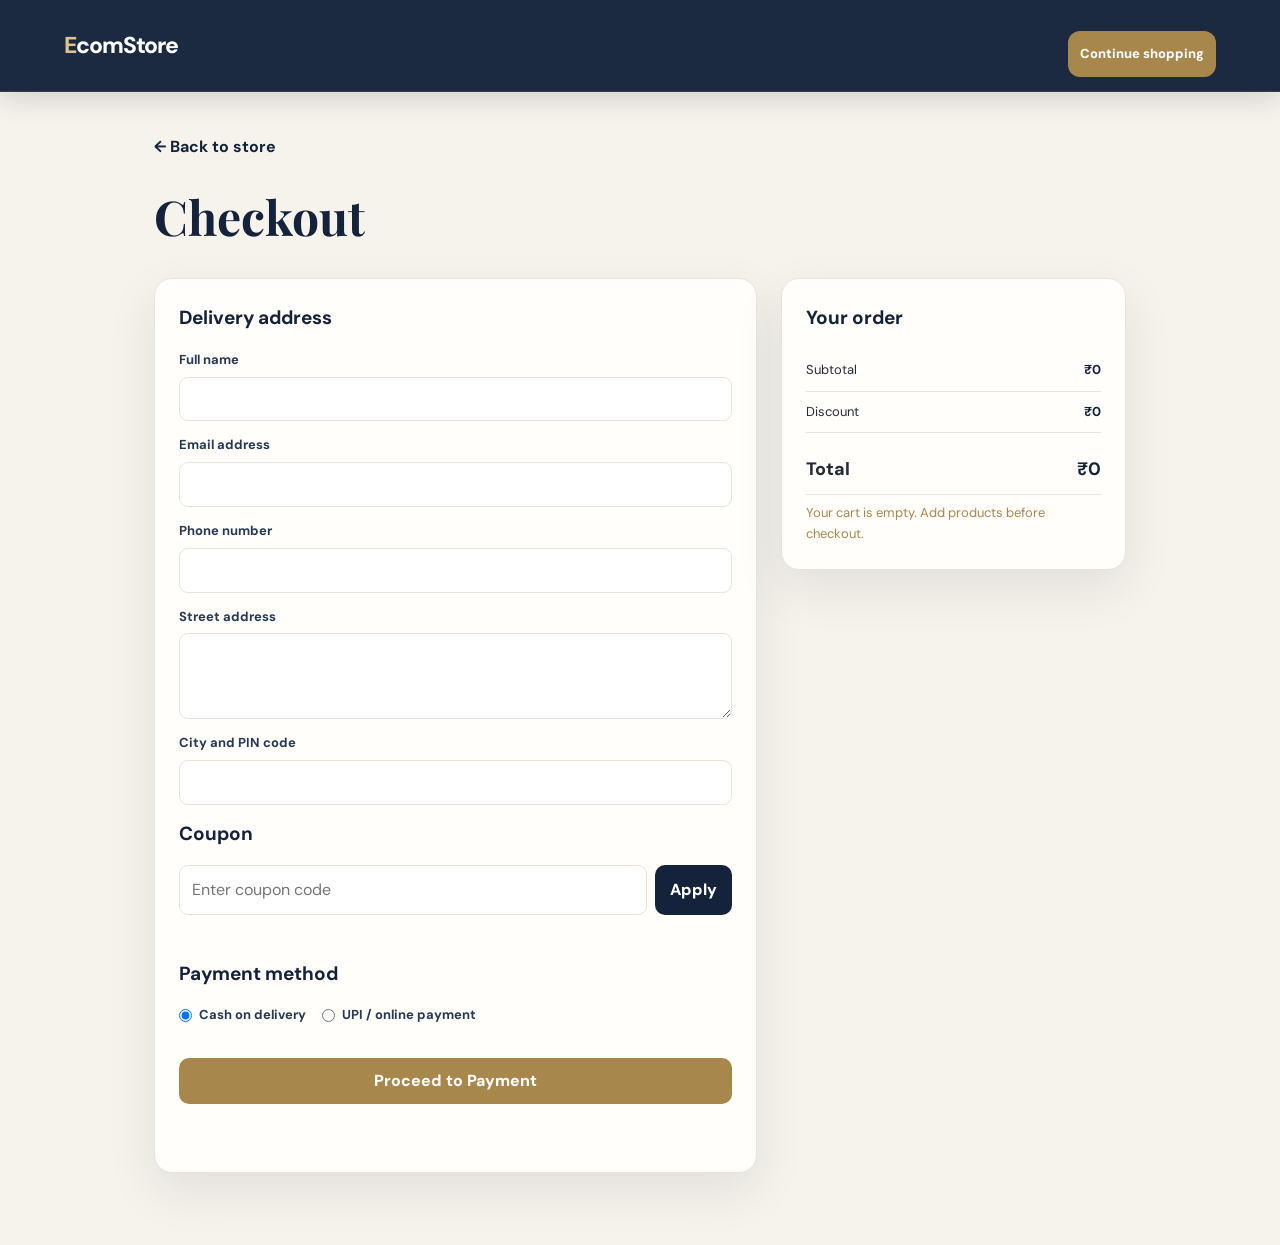
==== checkout.html @ 1e2a514b "e com" ====
<!DOCTYPE html>
<html lang="en">
<head>
    <meta charset="UTF-8">
    <meta name="viewport" content="width=device-width, initial-scale=1.0">
    <title>Checkout - EcomStore</title>
    <link rel="stylesheet" href="style.css">
</head>
<body>
    <header>
        <a href="index.html" class="logo">EcomStore</a>
        <a class="checkout-button" href="index.html">Continue shopping</a>
    </header>
    <main class="checkout-page">
        <a class="back-link" href="index.html">← Back to store</a>
        <h1>Checkout</h1>
        <div class="checkout-layout">
            <section class="checkout-card">
                <form id="checkoutForm" class="checkout-form">
                    <div>
                        <h2>Delivery address</h2>
                        <label>Full name<input name="name" autocomplete="name" required></label>
                    </div>
                    <label>Email address<input type="email" name="email" autocomplete="email" required></label>
                    <label>Phone number<input type="tel" name="phone" autocomplete="tel" required></label>
                    <label>Street address<textarea name="address" autocomplete="street-address" required></textarea></label>
                    <label>City and PIN code<input name="cityPin" autocomplete="postal-code" required></label>
                    <div>
                        <h2>Coupon</h2>
                        <div class="coupon-row">
                            <input id="couponInput" placeholder="Enter coupon code" aria-label="Coupon code">
                            <button id="applyCoupon" type="button">Apply</button>
                        </div>
                        <p id="couponMessage" class="checkout-message" aria-live="polite"></p>
                    </div>
                    <div>
                        <h2>Payment method</h2>
                        <div class="payment-options">
                            <label><input type="radio" name="payment" value="Cash on delivery" checked> Cash on delivery</label>
                            <label><input type="radio" name="payment" value="UPI / online payment"> UPI / online payment</label>
                        </div>
                    </div>
                    <button class="place-order-button" type="submit">Proceed to Payment</button>
                    <p id="orderMessage" class="checkout-message" aria-live="polite"></p>
                </form>
            </section>
            <aside class="checkout-card">
                <h2>Your order</h2>
                <div id="checkoutItems"></div>
                <div class="checkout-summary-row"><span>Subtotal</span><strong id="subtotal"></strong></div>
                <div class="checkout-summary-row"><span>Discount</span><strong id="discount"></strong></div>
                <div class="checkout-summary-row checkout-grand-total"><span>Total</span><strong id="total"></strong></div>
                <p id="emptyCheckout" class="checkout-message"></p>
            </aside>
        </div>
    </main>
    <script src="checkout.js"></script>
</body>
</html>
---- style.css ----
@import url('https://fonts.googleapis.com/css2?family=DM+Sans:wght@400;500;600;700;800&family=Playfair+Display:wght@600;700&display=swap');

:root {
    color-scheme: light;
    --ink: #14233b;
    --ink-soft: #263955;
    --accent: #c6a56a;
    --accent-dark: #a8874c;
    --cream: #f6f3ec;
    --paper: #fffefa;
    --white: #ffffff;
    --text: #252b34;
    --muted: #78808c;
    --line: #e7e3da;
    --shadow: 0 18px 50px rgba(20, 35, 59, 0.09);
    --shadow-hover: 0 24px 55px rgba(20, 35, 59, 0.15);
}

* {
    box-sizing: border-box;
    margin: 0;
    padding: 0;
}

html {
    width: 100%;
    overflow-x: hidden;
    scroll-behavior: smooth;
}

body {
    min-width: 320px;
    overflow-x: hidden;
    background: var(--cream);
    color: var(--text);
    font-family: 'DM Sans', 'Segoe UI', sans-serif;
    line-height: 1.6;
    -webkit-font-smoothing: antialiased;
}

button,
input,
select {
    font: inherit;
}

button {
    cursor: pointer;
}

button:focus-visible,
input:focus-visible,
select:focus-visible,
a:focus-visible {
    outline: 3px solid rgba(198, 165, 106, 0.5);
    outline-offset: 3px;
}

img {
    display: block;
    max-width: 100%;
}

/* Site header */

header {
    position: sticky;
    z-index: 100;
    top: 0;
    display: flex;
    min-height: 82px;
    align-items: center;
    justify-content: space-between;
    gap: clamp(16px, 3vw, 44px);
    padding: 14px max(5%, calc((100% - 1440px) / 2));
    border-bottom: 1px solid rgba(255, 255, 255, 0.1);
    background: rgba(20, 35, 59, 0.97);
    box-shadow: 0 8px 24px rgba(15, 27, 46, 0.14);
    backdrop-filter: blur(16px);
}

.logo {
    position: relative;
    flex: 0 0 auto;
    color: var(--white);
    font-size: 23px;
    font-weight: 800;
    letter-spacing: -1.1px;
    text-decoration: none;
    white-space: nowrap;
}

.logo::first-letter {
    color: #ddc38d;
}

.search-box {
    display: flex;
    width: min(510px, 52%);
    min-width: 0;
    align-items: center;
    padding: 5px;
    border: 1px solid rgba(255, 255, 255, 0.13);
    border-radius: 999px;
    background: rgba(255, 255, 255, 0.1);
    transition: border-color 180ms ease, background 180ms ease, box-shadow 180ms ease;
}

.search-box:focus-within {
    border-color: rgba(221, 195, 141, 0.85);
    background: rgba(255, 255, 255, 0.15);
    box-shadow: 0 0 0 4px rgba(198, 165, 106, 0.18);
}

.search-box input {
    width: 100%;
    min-width: 0;
    padding: 10px 16px;
    border: 0;
    outline: 0;
    background: transparent;
    color: var(--white);
    font-size: 13px;
}

.search-box input::placeholder {
    color: rgba(255, 255, 255, 0.66);
}

#searchbtn,
#searchBtn {
    flex: 0 0 auto;
    padding: 10px 19px;
    border: 0;
    border-radius: 999px;
    background: var(--accent);
    color: var(--white);
    font-size: 12px;
    font-weight: 800;
    transition: background 180ms ease, transform 180ms ease;
}

#searchbtn:hover,
#searchBtn:hover {
    transform: translateY(-1px);
    background: var(--accent-dark);
}

.cart-button {
    display: inline-flex;
    flex: 0 0 auto;
    align-items: center;
    justify-content: center;
    gap: 10px;
    min-height: 44px;
    padding: 9px 15px;
    border: 1px solid rgba(255, 255, 255, 0.2);
    border-radius: 999px;
    background: rgba(255, 255, 255, 0.1);
    color: var(--white);
    font-size: 15px;
    font-weight: 700;
    transition: border-color 180ms ease, background 180ms ease, transform 180ms ease;
}

.cart-button:hover {
    transform: translateY(-2px);
    border-color: var(--accent);
    background: rgba(198, 165, 106, 0.2);
}

#cartCount,
#cartcount {
    display: inline-flex;
    min-width: 23px;
    height: 23px;
    align-items: center;
    justify-content: center;
    padding: 0 6px;
    border-radius: 50%;
    background: #ddc38d;
    color: var(--ink);
    font-size: 11px;
    font-weight: 800;
}

/* Main content and hero */

.container {
    width: min(1440px, 100%);
    margin: 0 auto;
    padding: 38px 5% 82px;
}

.hero {
    position: relative;
    isolation: isolate;
    display: flex;
    min-height: 370px;
    overflow: hidden;
    flex-direction: column;
    align-items: flex-start;
    justify-content: center;
    padding: clamp(36px, 6vw, 76px);
    border: 1px solid rgba(255, 255, 255, 0.08);
    border-radius: 28px;
    background:
        radial-gradient(ellipse at 78% 22%, rgba(198, 165, 106, 0.2), transparent 34%),
        linear-gradient(118deg, #111c32 0%, #1a2b48 58%, #2c3d59 100%);
    box-shadow: 0 24px 60px rgba(20, 35, 59, 0.2);
    color: var(--white);
    animation: rise-in 650ms ease both;
}

.hero::before {
    position: absolute;
    z-index: -1;
    top: 50%;
    right: 11%;
    width: clamp(170px, 24vw, 310px);
    aspect-ratio: 1;
    border: 1px solid rgba(255, 255, 255, 0.22);
    border-radius: 48% 52% 64% 36% / 46% 40% 60% 54%;
    box-shadow: 0 0 0 28px rgba(255, 255, 255, 0.035), 0 0 0 58px rgba(255, 255, 255, 0.025);
    content: '';
    transform: translateY(-50%) rotate(-18deg);
}

.hero::after {
    position: absolute;
    z-index: -1;
    top: 50%;
    right: 6%;
    color: rgba(255, 255, 255, 0.075);
    content: 'ECOM';
    font-size: clamp(56px, 10vw, 128px);
    font-weight: 800;
    letter-spacing: -0.09em;
    line-height: 1;
    transform: translateY(-50%) rotate(-9deg);
}

.eyebrow {
    margin-bottom: 20px;
    padding: 7px 13px;
    border: 1px solid rgba(221, 195, 141, 0.45);
    border-radius: 999px;
    background: rgba(255, 255, 255, 0.07);
    color: #e4cf9f;
    font-size: 10px;
    font-weight: 800;
    letter-spacing: 1.7px;
    text-transform: uppercase;
}

.hero h1 {
    max-width: 680px;
    margin-bottom: 15px;
    font-family: 'Playfair Display', Georgia, serif;
    font-size: clamp(40px, 5.5vw, 68px);
    font-weight: 700;
    letter-spacing: -2px;
    line-height: 1.08;
    overflow-wrap: anywhere;
}

.hero h1 span {
    color: #dfc184;
}

.hero > p:last-child {
    max-width: 430px;
    color: rgba(255, 255, 255, 0.75);
    font-size: 15px;
    line-height: 1.8;
}

/* Product section */

.product-section {
    margin-top: 62px;
}

.section-heading {
    display: flex;
    align-items: flex-end;
    justify-content: space-between;
    gap: 22px;
    margin-bottom: 25px;
}

.section-heading h2 {
    color: var(--ink);
    font-family: 'Playfair Display', Georgia, serif;
    font-size: clamp(28px, 3.5vw, 40px);
    font-weight: 700;
    letter-spacing: -0.8px;
    line-height: 1.2;
}

.section-heading p {
    margin-top: 7px;
    color: var(--muted);
    font-size: 13px;
}

#sort-select,
#sortSelect {
    max-width: 100%;
    padding: 11px 40px 11px 15px;
    border: 1px solid var(--line);
    border-radius: 12px;
    outline: 0;
    background: var(--paper);
    color: var(--ink);
    font-size: 12px;
    font-weight: 700;
    cursor: pointer;
}

#sort-select:focus,
#sortSelect:focus {
    border-color: var(--accent);
}

/* Category filters */

.categories,
#category-Filters {
    display: flex;
    max-width: 100%;
    align-items: center;
    gap: 9px;
    margin-bottom: 27px;
    padding: 3px 2px 10px;
    overflow-x: auto;
    scrollbar-color: #c9bea7 transparent;
    scrollbar-width: thin;
}

.category-button {
    flex: 0 0 auto;
    padding: 10px 17px;
    border: 1px solid var(--line);
    border-radius: 999px;
    background: var(--paper);
    color: #586477;
    font-size: 12px;
    font-weight: 700;
    transition: border-color 180ms ease, background 180ms ease, color 180ms ease, transform 180ms ease;
}

.category-button:hover {
    transform: translateY(-1px);
    border-color: var(--accent);
    color: var(--accent-dark);
}

.category-button.active {
    border-color: var(--ink);
    background: var(--ink);
    box-shadow: 0 6px 16px rgba(20, 35, 59, 0.16);
    color: var(--white);
}

/* Product cards */

.product-grid,
#productGrid {
    display: grid;
    grid-template-columns: repeat(4, minmax(0, 1fr));
    align-items: stretch;
    gap: 20px;
}

.product-card {
    display: flex;
    min-width: 0;
    overflow: hidden;
    flex-direction: column;
    padding: 12px;
    border: 1px solid rgba(34, 47, 67, 0.08);
    border-radius: 19px;
    background: var(--paper);
    box-shadow: 0 5px 18px rgba(31, 43, 60, 0.04);
    animation: rise-in 450ms ease both;
    transition: border-color 220ms ease, box-shadow 220ms ease, transform 220ms ease;
}

.product-card:hover {
    transform: translateY(-6px);
    border-color: rgba(198, 165, 106, 0.38);
    box-shadow: var(--shadow-hover);
}

.product-image {
    position: relative;
    overflow: hidden;
    border-radius: 13px;
    background: #f0eee8;
}

.product-card img {
    width: 100%;
    height: 225px;
    padding: 16px;
    object-fit: contain;
    transition: transform 350ms cubic-bezier(0.2, 0.7, 0.2, 1);
}

.product-card:hover img {
    transform: scale(1.055);
}

.product-rating {
    position: absolute;
    top: 11px;
    right: 11px;
    display: inline-flex;
    min-width: 47px;
    align-items: center;
    justify-content: center;
    gap: 4px;
    padding: 5px 8px;
    border: 1px solid rgba(32, 43, 55, 0.07);
    border-radius: 999px;
    background: rgba(255, 254, 250, 0.94);
    color: #35445c;
    font-size: 11px;
    font-weight: 800;
    box-shadow: 0 4px 12px rgba(31, 43, 60, 0.08);
}

.product-rating::before {
    color: #c6a056;
    content: '★';
    font-size: 11px;
}

.product-card > div:last-child {
    display: flex;
    flex: 1;
    flex-direction: column;
    padding: 15px 4px 3px;
}

.products-category {
    color: var(--accent-dark);
    font-size: 10px;
    font-weight: 800;
    letter-spacing: 1px;
    text-transform: uppercase;
}

.product-name {
    min-height: 48px;
    margin-top: 4px;
    color: var(--ink);
    font-size: 15px;
    font-weight: 700;
    line-height: 1.5;
    overflow-wrap: anywhere;
}

.product-bottom {
    display: grid;
    grid-template-columns: 1fr 1fr;
    gap: 8px;
    margin-top: auto;
    padding-top: 16px;
}

.product-price {
    grid-column: 1 / -1;
    padding-bottom: 4px;
    color: var(--ink);
    font-size: 20px;
    font-weight: 800;
    letter-spacing: -0.6px;
}

.product-bottom button {
    min-height: 40px;
    padding: 9px 8px;
    border: 1px solid var(--ink);
    border-radius: 10px;
    font-size: 11px;
    font-weight: 800;
    line-height: 1.25;
    transition: border-color 180ms ease, background 180ms ease, color 180ms ease, transform 180ms ease;
}

.veiw-details-btn {
    background: transparent;
    color: var(--ink);
}

.veiw-details-btn:hover {
    transform: translateY(-1px);
    background: #f0eee8;
}

.add-to-cart-btn {
    background: var(--ink);
    color: var(--white);
}

.add-to-cart-btn:hover {
    transform: translateY(-1px);
    border-color: var(--accent-dark);
    background: var(--accent-dark);
}

/* Empty search and product state */

.empty-message {
    display: flex;
    min-height: 250px;
    grid-column: 1 / -1;
    flex-direction: column;
    align-items: center;
    justify-content: center;
    padding: 40px 20px;
    border: 1px dashed #d5cebf;
    border-radius: 20px;
    background: var(--paper);
    text-align: center;
}

.empty-message h3 {
    margin-bottom: 8px;
    color: var(--ink);
    font-family: 'Playfair Display', Georgia, serif;
    font-size: 25px;
}

.empty-message p {
    color: var(--muted);
    font-size: 13px;
}

/* Footer */

.footer {
    padding: 28px 20px;
    border-top: 1px solid rgba(255, 255, 255, 0.1);
    background: var(--ink);
    text-align: center;
}

.footer p {
    color: rgba(255, 255, 255, 0.7);
    font-size: 12px;
    letter-spacing: 0.2px;
}

/* Shared modals */

.modal {
    position: fixed;
    z-index: 1000;
    inset: 0;
    display: flex;
    align-items: center;
    justify-content: center;
    padding: 22px;
    overflow-y: auto;
    background: rgba(10, 19, 34, 0.68);
    backdrop-filter: blur(7px);
    animation: veil-in 180ms ease both;
}

.modal.hidden {
    display: none;
}

.modal-content {
    position: relative;
    width: min(650px, 100%);
    max-height: min(88vh, 850px);
    overflow: auto;
    padding: 30px;
    border: 1px solid rgba(255, 255, 255, 0.8);
    border-radius: 23px;
    background: var(--paper);
    color: var(--text);
    box-shadow: 0 28px 90px rgba(10, 19, 34, 0.3);
    animation: modal-in 220ms ease both;
}

.modal-content h2 {
    margin: 5px 48px 22px 0;
    color: var(--ink);
    font-family: 'Playfair Display', Georgia, serif;
    font-size: 30px;
    line-height: 1.2;
}

.close-modal {
    position: sticky;
    z-index: 2;
    top: 0;
    float: right;
    display: inline-flex;
    width: 38px;
    height: 38px;
    align-items: center;
    justify-content: center;
    border: 1px solid var(--line);
    border-radius: 50%;
    background: var(--cream);
    color: var(--ink);
    font-size: 24px;
    line-height: 1;
    transition: background 180ms ease, color 180ms ease, transform 180ms ease;
}

.close-modal:hover {
    transform: rotate(90deg);
    border-color: var(--ink);
    background: var(--ink);
    color: var(--white);
}

/* Cart modal */

#cartModal .modal-content {
    width: min(560px, 100%);
}

#cartItems {
    display: grid;
    gap: 10px;
    min-height: 55px;
    color: var(--muted);
    font-size: 14px;
}

.cart-item {
    display: flex;
    align-items: center;
    justify-content: space-between;
    gap: 18px;
    padding: 15px 16px;
    border: 1px solid var(--line);
    border-radius: 13px;
    background: #fbf9f5;
}

.cart-item p:first-child {
    color: var(--ink);
    font-size: 13px;
    font-weight: 700;
}

.cart-item p:last-child {
    flex: 0 0 auto;
    color: var(--accent-dark);
    font-size: 12px;
    font-weight: 800;
}

#cartTotal {
    margin-top: 20px;
    padding-top: 16px;
    border-top: 1px solid var(--line);
    color: var(--ink);
    font-size: 18px;
    font-weight: 800;
}

#clearCart,
#clearcart {
    width: 100%;
    min-height: 46px;
    margin-top: 17px;
    padding: 11px 16px;
    border: 0;
    border-radius: 12px;
    background: var(--ink);
    color: var(--white);
    font-size: 13px;
    font-weight: 800;
    transition: background 180ms ease, transform 180ms ease;
}

.cart-actions { display: grid; grid-template-columns: 1fr 1fr; gap: 10px; }
.cart-actions #clearCart { margin-top: 17px; }
.checkout-button { display: flex; min-height: 46px; margin-top: 17px; padding: 11px 12px; align-items: center; justify-content: center; border-radius: 12px; background: var(--accent-dark); color: white; font-size: 13px; font-weight: 800; text-align: center; text-decoration: none; }
.checkout-button:hover { background: var(--ink); }
.cart-item-controls { display: flex; align-items: center; gap: 8px; }
.cart-item-controls button { min-width: 30px; min-height: 30px; border: 1px solid var(--line); border-radius: 8px; background: white; color: var(--ink); font-weight: 700; }
.cart-toast { position: fixed; z-index: 2000; right: 24px; bottom: 24px; max-width: min(420px, calc(100% - 32px)); padding: 14px 20px; border-radius: 12px; background: var(--ink); color: white; box-shadow: var(--shadow-hover); opacity: 0; pointer-events: none; transform: translateY(12px); transition: opacity 180ms ease, transform 180ms ease; }
.cart-toast.visible { opacity: 1; transform: translateY(0); }

/* Checkout page */
.checkout-page { width: min(1100px, 100%); margin: 0 auto; padding: 42px 5% 72px; }
.checkout-page h1 { margin-bottom: 24px; color: var(--ink); font-family: 'Playfair Display', Georgia, serif; font-size: clamp(32px, 5vw, 48px); }
.checkout-layout { display: grid; grid-template-columns: minmax(0, 1.4fr) minmax(280px, .8fr); gap: 24px; align-items: start; }
.checkout-card { padding: 24px; border: 1px solid var(--line); border-radius: 18px; background: var(--paper); box-shadow: var(--shadow); }
.checkout-card h2 { margin-bottom: 16px; color: var(--ink); font-size: 19px; }
.checkout-form { display: grid; gap: 14px; }
.checkout-form label { display: grid; gap: 6px; color: var(--ink-soft); font-size: 13px; font-weight: 700; }
.checkout-form input, .checkout-form textarea, .checkout-form select { width: 100%; padding: 11px 12px; border: 1px solid var(--line); border-radius: 9px; background: white; color: var(--text); }
.checkout-form textarea { min-height: 86px; resize: vertical; }
.checkout-form .payment-options { display: flex; flex-wrap: wrap; gap: 16px; }
.checkout-form .payment-options label { display: flex; align-items: center; gap: 7px; }
.payment-options input { width: auto; }
.coupon-row { display: flex; gap: 8px; }
.coupon-row input { flex: 1; min-width: 0; }
.coupon-row button, .place-order-button { min-height: 44px; padding: 10px 15px; border: 0; border-radius: 10px; background: var(--ink); color: white; font-weight: 800; }
.place-order-button { width: 100%; margin-top: 18px; background: var(--accent-dark); }
.checkout-message { min-height: 22px; margin-top: 8px; color: var(--accent-dark); font-size: 13px; }
.checkout-summary-row { display: flex; justify-content: space-between; gap: 12px; padding: 10px 0; border-bottom: 1px solid var(--line); font-size: 13px; }
.checkout-summary-row strong { color: var(--ink); text-align: right; }
.checkout-grand-total { margin-top: 12px; font-size: 18px; font-weight: 800; }
.back-link { display: inline-block; margin-bottom: 18px; color: var(--ink); font-weight: 700; text-decoration: none; }
@media (max-width: 760px) { .checkout-layout { grid-template-columns: 1fr; } .checkout-page { padding: 26px 14px 52px; } }

#clearCart:hover,
#clearcart:hover {
    transform: translateY(-1px);
    background: var(--accent-dark);
}

/* Product detail modal */

#productDetails {
    overflow-wrap: anywhere;
}

#productDetails .modal-product-image {
    width: 100%;
    max-height: 310px;
    margin: 0 auto 20px;
    padding: 20px;
    border-radius: 16px;
    background: #f0eee8;
    object-fit: contain;
}

#productDetails .modal-product-name {
    margin: 0 0 10px;
    color: var(--ink);
    font-family: 'Playfair Display', Georgia, serif;
    font-size: 28px;
    line-height: 1.2;
}

#productDetails > p {
    margin-top: 8px;
    color: var(--muted);
    font-size: 13px;
}

#productDetails .Modal-product-description {
    margin-top: 16px;
    padding: 15px;
    border-radius: 12px;
    background: #f5f2ec;
    color: #586477;
}

#productDetails .modal-product-price {
    margin-top: 18px;
    color: var(--accent-dark);
    font-size: 23px;
    font-weight: 800;
}

/* Motion */

@keyframes rise-in {
    from {
        opacity: 0;
        transform: translateY(12px);
    }

    to {
        opacity: 1;
        transform: translateY(0);
    }
}

@keyframes veil-in {
    from { opacity: 0; }
    to { opacity: 1; }
}

@keyframes modal-in {
    from {
        opacity: 0;
        transform: translateY(12px) scale(0.985);
    }

    to {
        opacity: 1;
        transform: translateY(0) scale(1);
    }
}

/* Responsive layout */

@media (max-width: 1050px) {
    header {
        padding-right: 4%;
        padding-left: 4%;
    }

    .container {
        padding-right: 4%;
        padding-left: 4%;
    }

    .product-grid,
    #productGrid {
        grid-template-columns: repeat(3, minmax(0, 1fr));
        gap: 16px;
    }

    .hero::before {
        right: 5%;
    }
}

@media (max-width: 700px) {
    header {
        display: grid;
        grid-template-columns: minmax(0, 1fr) auto;
        gap: 12px;
        padding: 12px 5%;
    }

    .logo {
        font-size: 21px;
    }

    .cart-button {
        min-height: 40px;
        padding: 7px 12px;
        font-size: 13px;
    }

    .search-box {
        width: 100%;
        grid-column: 1 / -1;
        grid-row: 2;
    }

    .container {
        padding: 20px 14px 52px;
    }

    .hero {
        min-height: 300px;
        padding: 34px 25px;
        border-radius: 21px;
    }

    .hero h1 {
        max-width: 510px;
        font-size: clamp(39px, 9vw, 54px);
        letter-spacing: -1.3px;
    }

    .hero::before {
        top: 80%;
        right: -75px;
        width: 180px;
    }

    .hero::after {
        top: 80%;
        right: -12px;
        font-size: 56px;
    }

    .eyebrow {
        max-width: 100%;
        margin-bottom: 17px;
        font-size: 9px;
        letter-spacing: 1px;
    }

    .hero > p:last-child {
        max-width: 90%;
        font-size: 13px;
    }

    .product-section {
        margin-top: 43px;
    }

    .section-heading {
        align-items: flex-start;
        flex-direction: column;
        gap: 14px;
        margin-bottom: 18px;
    }

    #sort-select,
    #sortSelect {
        width: 100%;
    }

    .categories,
    #category-Filters {
        gap: 7px;
        margin-bottom: 19px;
    }

    .category-button {
        padding: 9px 13px;
        font-size: 11px;
    }

    .product-grid,
    #productGrid {
        grid-template-columns: repeat(2, minmax(0, 1fr));
        gap: 11px;
    }

    .product-card {
        padding: 8px;
        border-radius: 15px;
    }

    .product-image {
        border-radius: 10px;
    }

    .product-card img {
        height: 150px;
        padding: 9px;
    }

    .product-rating {
        top: 7px;
        right: 7px;
        min-width: 41px;
        padding: 4px 6px;
        font-size: 10px;
    }

    .product-card > div:last-child {
        padding: 12px 3px 2px;
    }

    .products-category {
        font-size: 9px;
        letter-spacing: 0.7px;
    }

    .product-name {
        min-height: 42px;
        font-size: 12px;
    }

    .product-bottom {
        gap: 6px;
        padding-top: 12px;
    }

    .product-price {
        font-size: 17px;
    }

    .product-bottom button {
        min-height: 37px;
        padding: 7px 4px;
        border-radius: 8px;
        font-size: 10px;
    }

    .modal {
        align-items: flex-end;
        padding: 10px;
    }

    .modal-content {
        width: 100%;
        max-height: 90vh;
        padding: 22px 17px;
        border-radius: 22px 22px 16px 16px;
    }

    .modal-content h2 {
        font-size: 26px;
    }

    #productDetails .modal-product-image {
        max-height: 240px;
    }
}

@media (max-width: 380px) {
    .logo {
        font-size: 19px;
    }

    .cart-button {
        gap: 7px;
        padding: 7px 9px;
        font-size: 12px;
    }

    .search-box input {
        padding-right: 8px;
        padding-left: 12px;
        font-size: 12px;
    }

    #searchBtn,
    #searchbtn {
        padding: 9px 13px;
        font-size: 11px;
    }
}

@media (max-width: 350px) {
    .product-grid,
    #productGrid {
        grid-template-columns: 1fr;
    }

    .product-card img {
        height: 210px;
    }
}

@media (prefers-reduced-motion: reduce) {
    *,
    *::before,
    *::after {
        scroll-behavior: auto !important;
        animation-duration: 0.01ms !important;
        animation-iteration-count: 1 !important;
        transition-duration: 0.01ms !important;
    }
}
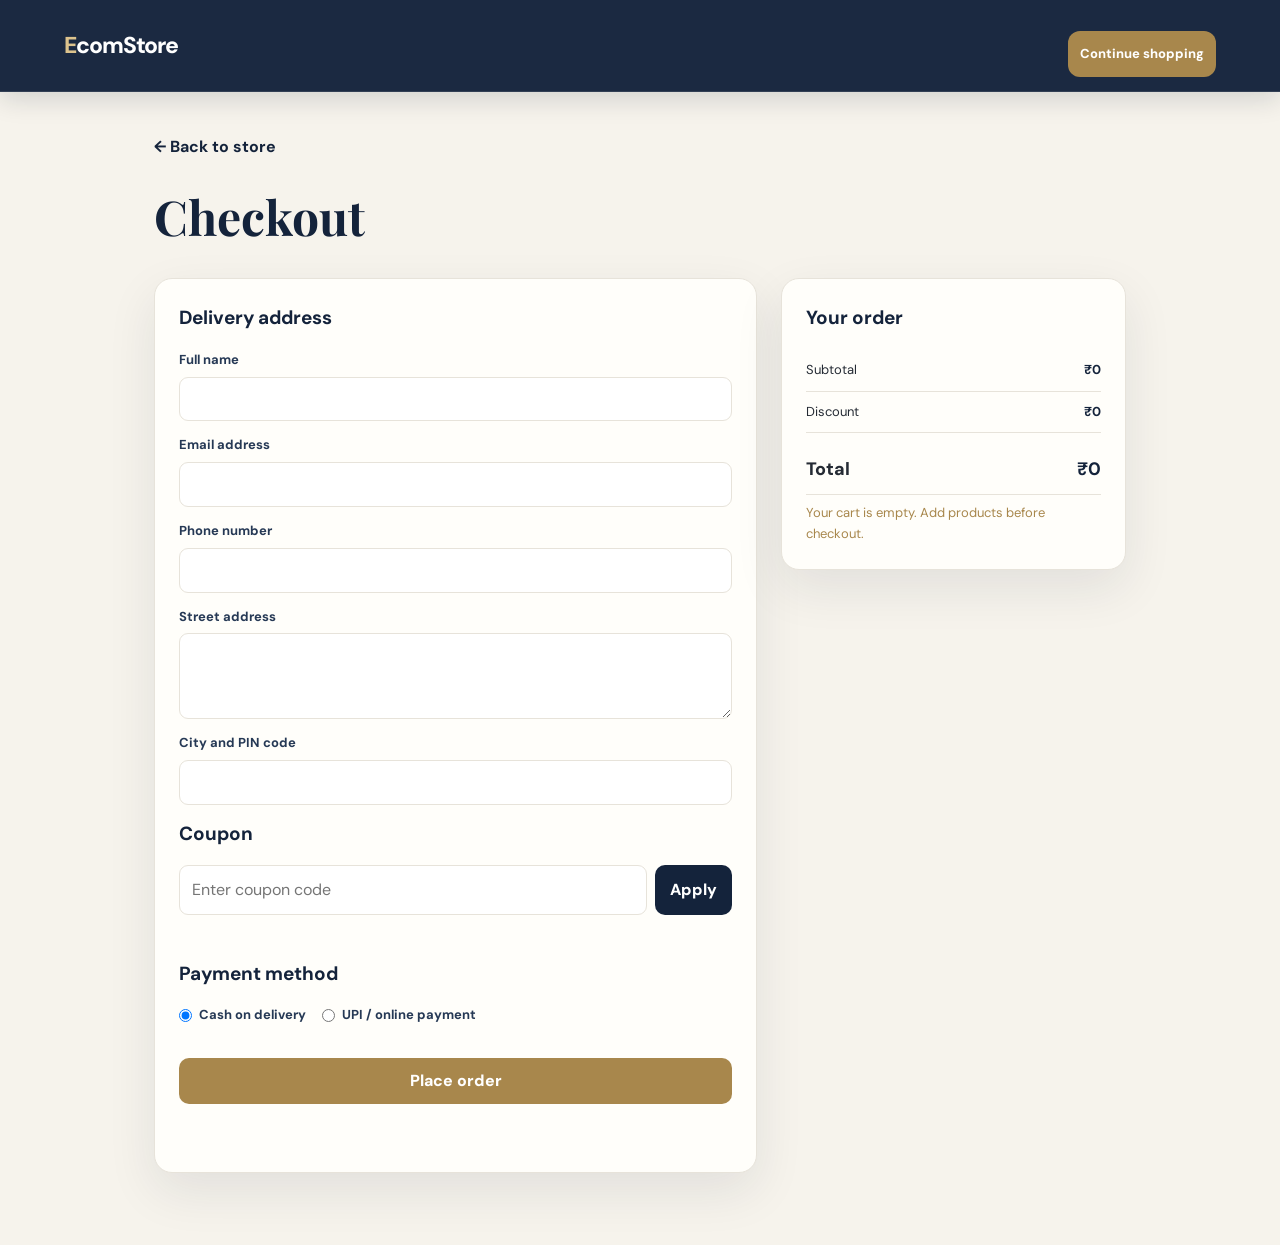
==== commit 76728194: "e com" ====
--- a/checkout.html
+++ b/checkout.html
@@ -39,8 +39,17 @@
                             <label><input type="radio" name="payment" value="Cash on delivery" checked> Cash on delivery</label>
                             <label><input type="radio" name="payment" value="UPI / online payment"> UPI / online payment</label>
                         </div>
+                        <div id="demoPaymentFields" class="demo-payment-fields" hidden>
+                            <p class="demo-payment-note">Demo payment only. Use any valid-looking details; no payment will be processed.</p>
+                            <label>Cardholder name<input name="cardName" autocomplete="cc-name" placeholder="Alex Morgan"></label>
+                            <label>Card number<input name="cardNumber" inputmode="numeric" autocomplete="cc-number" placeholder="4242 4242 4242 4242" maxlength="19" minlength="12" pattern="[0-9 ]{12,19}"></label>
+                            <div class="card-detail-row">
+                                <label>Expiry date<input name="cardExpiry" inputmode="numeric" autocomplete="cc-exp" placeholder="MM/YY" maxlength="5" pattern="(0[1-9]|1[0-2])/[0-9]{2}"></label>
+                                <label>CVV<input name="cardCvv" inputmode="numeric" autocomplete="cc-csc" placeholder="123" maxlength="4" pattern="[0-9]{3,4}"></label>
+                            </div>
+                        </div>
                     </div>
-                    <button class="place-order-button" type="submit">Proceed to Payment</button>
+                    <button class="place-order-button" type="submit">Place order</button>
                     <p id="orderMessage" class="checkout-message" aria-live="polite"></p>
                 </form>
             </section>
@@ -54,6 +63,16 @@
             </aside>
         </div>
     </main>
+    <div id="orderSuccessModal" class="order-success-modal" role="dialog" aria-modal="true" aria-labelledby="successTitle" aria-describedby="successDescription" hidden>
+        <div class="order-success-card">
+            <div class="success-check" aria-hidden="true">✓</div>
+            <p class="success-eyebrow">Order confirmed</p>
+            <h2 id="successTitle">Thanks for your order!</h2>
+            <p id="successDescription">Your order has been placed successfully.</p>
+            <p class="success-order-number">Order number: <strong id="successOrderId"></strong></p>
+            <button id="successContinue" class="place-order-button" type="button">Continue shopping</button>
+        </div>
+    </div>
     <script src="checkout.js"></script>
 </body>
 </html>
--- a/style.css
+++ b/style.css
@@ -706,6 +706,20 @@
 .checkout-form .payment-options { display: flex; flex-wrap: wrap; gap: 16px; }
 .checkout-form .payment-options label { display: flex; align-items: center; gap: 7px; }
 .payment-options input { width: auto; }
+.demo-payment-fields { display: grid; gap: 12px; margin-top: 16px; padding: 16px; border: 1px dashed var(--line); border-radius: 12px; background: #fffaf4; }
+.demo-payment-fields[hidden] { display: none; }
+.demo-payment-note { margin: 0; color: var(--accent-dark); font-size: 12px; line-height: 1.5; }
+.card-detail-row { display: grid; grid-template-columns: 1fr 1fr; gap: 12px; }
+.order-success-modal { position: fixed; inset: 0; z-index: 1000; display: grid; place-items: center; padding: 20px; background: rgb(18 28 24 / 58%); }
+.order-success-modal[hidden] { display: none; }
+.order-success-card { width: min(440px, 100%); padding: 34px; border-radius: 20px; background: var(--paper); text-align: center; box-shadow: 0 24px 70px rgb(0 0 0 / 25%); animation: modal-in 220ms ease both; }
+.success-check { display: grid; width: 58px; height: 58px; margin: 0 auto 18px; place-items: center; border-radius: 50%; background: #e3f4e9; color: #248049; font-size: 32px; font-weight: 800; }
+.success-eyebrow { margin: 0 0 8px; color: var(--accent-dark); font-size: 12px; font-weight: 800; letter-spacing: .12em; text-transform: uppercase; }
+.order-success-card h2 { margin: 0 0 10px; color: var(--ink); font-family: 'Playfair Display', Georgia, serif; font-size: 28px; }
+.order-success-card p { color: var(--ink-soft); }
+.success-order-number { margin: 18px 0; font-size: 13px; }
+.success-order-number strong { color: var(--ink); }
+.order-success-card .place-order-button { width: 100%; }
 .coupon-row { display: flex; gap: 8px; }
 .coupon-row input { flex: 1; min-width: 0; }
 .coupon-row button, .place-order-button { min-height: 44px; padding: 10px 15px; border: 0; border-radius: 10px; background: var(--ink); color: white; font-weight: 800; }
